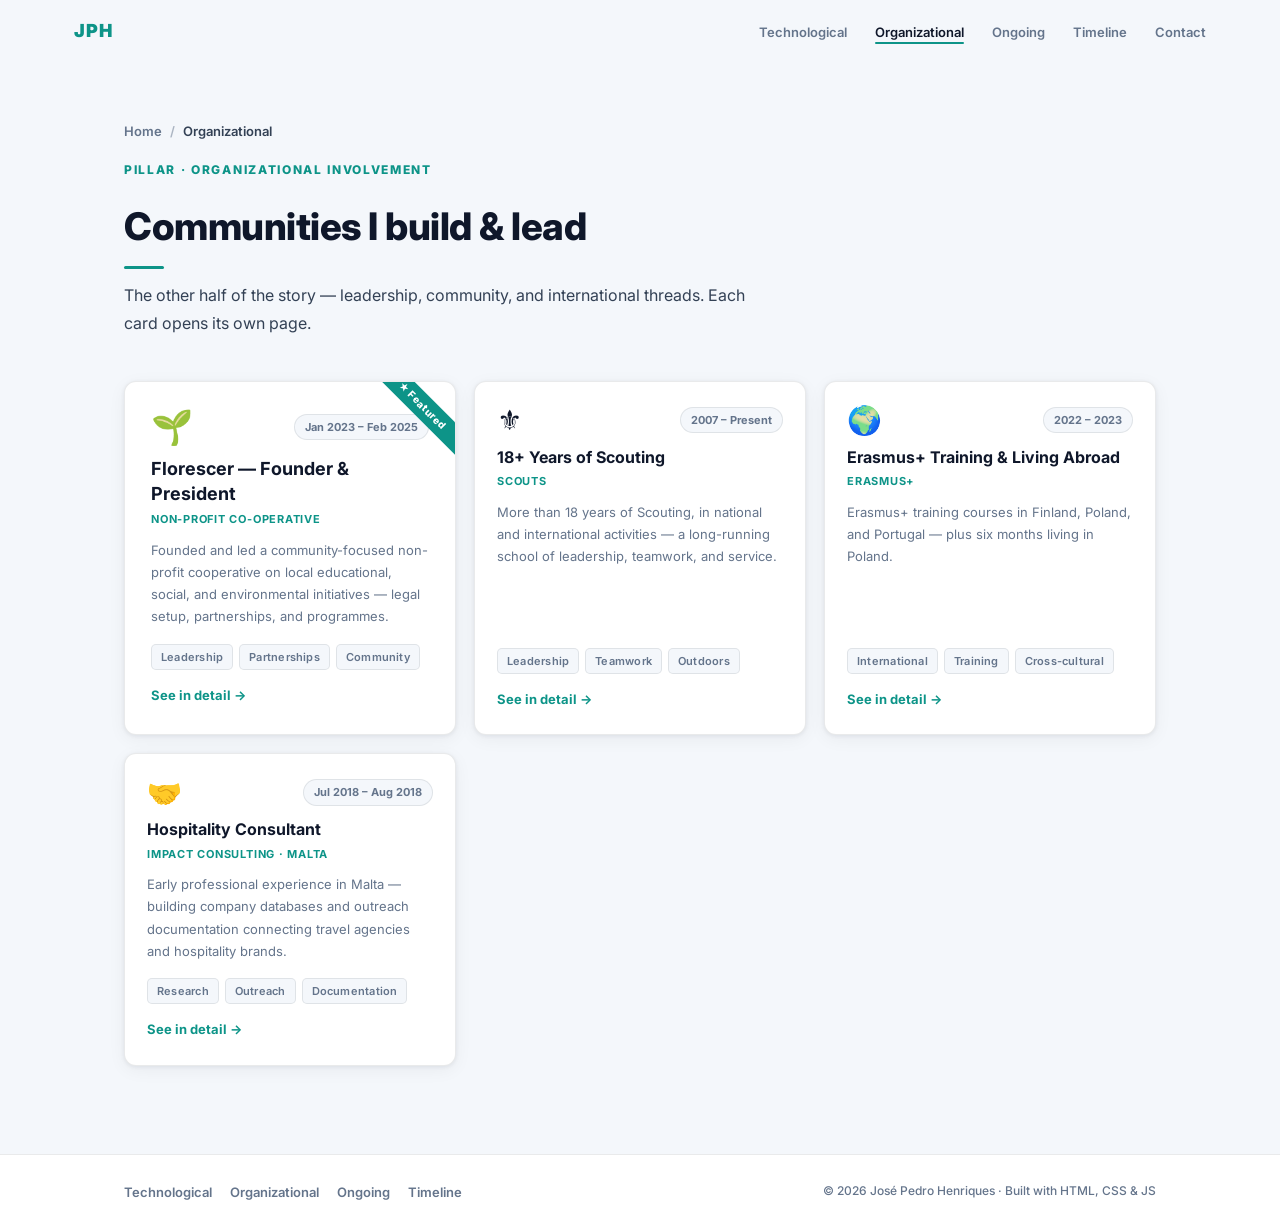
==== involvement.html @ b658f780 "overhaul new version" ====
<!DOCTYPE html>
<html lang="en">
<head>
  <meta charset="UTF-8">
  <meta name="viewport" content="width=device-width, initial-scale=1.0">
  <meta name="description" content="Organizational Involvement — leadership, community, and international threads: founding Florescer, 18+ years of Scouting, Erasmus+, and more.">
  <meta property="og:title" content="Organizational Involvement — José Pedro Henriques">
  <meta property="og:description" content="The communities I help build and lead.">
  <meta property="og:type" content="website">
  <title>Organizational Involvement — José Pedro Henriques</title>
  <link rel="preconnect" href="https://fonts.googleapis.com">
  <link rel="preconnect" href="https://fonts.gstatic.com" crossorigin>
  <link href="https://fonts.googleapis.com/css2?family=Inter:wght@300;400;500;600;700;800;900&display=swap" rel="stylesheet">
  <link rel="stylesheet" href="style.css">
</head>
<body data-root="" data-view="involvement">

  <header data-shell="header"></header>

  <main class="section" style="padding-top:calc(var(--nav-h) + 56px)">
    <div class="container">
      <nav class="breadcrumb"><a href="index.html">Home</a><span class="sep">/</span><span class="current">Organizational</span></nav>
      <div class="section-head">
        <p class="eyebrow">Pillar · Organizational Involvement</p>
        <h1 class="section-title">Communities I build &amp; lead</h1>
        <p class="section-intro">
          The other half of the story — leadership, community, and international threads. Each card
          opens its own page.
        </p>
      </div>
      <div id="involvement-grid" class="card-grid"></div>
      <noscript><p class="filter-meta">This list is rendered from a data registry — please enable JavaScript, or browse the <a href="timeline.html">timeline</a>.</p></noscript>
    </div>
  </main>

  <footer data-shell="footer"></footer>

  <script src="data.js"></script>
  <script src="main.js"></script>
</body>
</html>
---- style.css ----
/* ============================================================
   DESIGN TOKENS  (light · teal — see docs/DECISIONS.md D16)
   ============================================================ */
:root {
  --bg:     #f4f7fb;
  --bg-alt: #ffffff;
  --card:   #ffffff;
  --card-hover: #f8fbff;
  --border:       rgba(15, 23, 42, 0.09);
  --border-hover: rgba(15, 23, 42, 0.16);

  --accent:        #0d9488;
  --accent-dim:    rgba(13, 148, 136, 0.09);
  --accent-glow:   rgba(13, 148, 136, 0.22);
  --accent-border: rgba(13, 148, 136, 0.28);
  --accent-light:  #0f766e;

  --text:       #0f172a;
  --text-dim:   #334155;
  --text-muted: #64748b;

  --radius:    12px;
  --radius-sm: 7px;
  --nav-h:     64px;
  --max-w:     1080px;
  --max-w-wide:1180px;
  --shadow:    0 1px 4px rgba(15,23,42,0.07), 0 4px 18px rgba(15,23,42,0.05);
  --shadow-lg: 0 4px 16px rgba(15,23,42,0.09), 0 12px 40px rgba(15,23,42,0.07);

  --font: 'Inter', system-ui, -apple-system, sans-serif;
}

/* ============================================================
   RESET & BASE
   ============================================================ */
*, *::before, *::after { box-sizing: border-box; margin: 0; padding: 0; }

html { scroll-behavior: smooth; scroll-padding-top: var(--nav-h); }

body {
  font-family: var(--font);
  background: var(--bg);
  color: var(--text);
  line-height: 1.7;
  -webkit-font-smoothing: antialiased;
  -moz-osx-font-smoothing: grayscale;
}

a { color: inherit; text-decoration: none; }
ul { list-style: none; }
img { max-width: 100%; }

:focus-visible {
  outline: 2px solid var(--accent);
  outline-offset: 3px;
  border-radius: 3px;
}

/* ============================================================
   LAYOUT UTILITIES
   ============================================================ */
.container {
  max-width: var(--max-w);
  margin: 0 auto;
  padding: 0 24px;
}
.container-wide { max-width: var(--max-w-wide); }

.section { padding: 88px 0; }
.section-sm { padding: 56px 0; }
.section-alt { background: var(--bg-alt); }

.section-head { margin-bottom: 44px; }

.section-title {
  font-size: clamp(26px, 4vw, 38px);
  font-weight: 800;
  letter-spacing: -0.5px;
  position: relative;
  display: inline-block;
  color: var(--text);
}
.section-title::after {
  content: '';
  position: absolute;
  bottom: -10px; left: 0;
  width: 40px; height: 3px;
  background: var(--accent);
  border-radius: 2px;
}
.section-intro {
  margin-top: 22px;
  font-size: 16px;
  color: var(--text-dim);
  max-width: 640px;
  line-height: 1.75;
}
.eyebrow {
  font-size: 12px;
  font-weight: 800;
  letter-spacing: 0.14em;
  text-transform: uppercase;
  color: var(--accent);
  margin-bottom: 14px;
}

/* ---- Buttons ---- */
.btn {
  display: inline-flex;
  align-items: center;
  gap: 8px;
  padding: 11px 26px;
  border-radius: var(--radius-sm);
  font-size: 14px;
  font-weight: 600;
  cursor: pointer;
  transition: all 0.2s ease;
  border: none;
  font-family: var(--font);
  white-space: nowrap;
}
.btn-primary { background: var(--accent); color: #fff; }
.btn-primary:hover {
  background: var(--accent-light);
  transform: translateY(-2px);
  box-shadow: 0 8px 28px var(--accent-glow);
}
.btn-outline {
  background: transparent;
  color: var(--accent);
  border: 1.5px solid var(--accent-border);
}
.btn-outline:hover {
  background: var(--accent-dim);
  border-color: var(--accent);
  transform: translateY(-2px);
}
.btn-lg { padding: 14px 32px; font-size: 15px; }

/* ============================================================
   NAVIGATION (injected by main.js)
   ============================================================ */
#navbar {
  position: fixed;
  top: 0; inset-inline: 0;
  height: var(--nav-h);
  z-index: 100;
  transition: background 0.3s, border-color 0.3s, box-shadow 0.3s;
  border-bottom: 1px solid transparent;
}
#navbar.scrolled {
  background: rgba(244, 247, 251, 0.92);
  backdrop-filter: blur(20px);
  -webkit-backdrop-filter: blur(20px);
  border-color: var(--border);
  box-shadow: 0 2px 16px rgba(15, 23, 42, 0.08);
}
.nav-container {
  max-width: var(--max-w-wide);
  margin: 0 auto;
  padding: 0 24px;
  height: 100%;
  display: flex;
  align-items: center;
  justify-content: space-between;
}
.nav-logo { font-size: 18px; font-weight: 900; color: var(--accent); letter-spacing: 1px; }
.nav-links { display: flex; align-items: center; gap: 28px; }
.nav-links a {
  font-size: 13px;
  font-weight: 600;
  color: var(--text-muted);
  transition: color 0.2s;
  position: relative;
  padding-bottom: 2px;
}
.nav-links a::after {
  content: '';
  position: absolute;
  bottom: -2px; left: 0;
  width: 0; height: 1.5px;
  background: var(--accent);
  border-radius: 1px;
  transition: width 0.2s;
}
.nav-links a:hover, .nav-links a.active { color: var(--text); }
.nav-links a:hover::after, .nav-links a.active::after { width: 100%; }

.nav-toggle {
  display: none;
  flex-direction: column;
  gap: 5px;
  background: none; border: none;
  cursor: pointer; padding: 6px;
}
.nav-toggle span {
  display: block; width: 22px; height: 2px;
  background: var(--text); border-radius: 2px;
  transition: transform 0.3s ease, opacity 0.3s ease;
  transform-origin: center;
}
.nav-toggle.open span:nth-child(1) { transform: rotate(45deg) translate(5px, 5px); }
.nav-toggle.open span:nth-child(2) { opacity: 0; transform: scaleX(0); }
.nav-toggle.open span:nth-child(3) { transform: rotate(-45deg) translate(5px, -5px); }

/* ============================================================
   HERO (hub)
   ============================================================ */
.hero {
  min-height: 100svh;
  display: flex;
  align-items: center;
  position: relative;
  overflow: hidden;
  padding-top: var(--nav-h);
  background: var(--bg-alt);
}
.hero-bg {
  position: absolute; inset: 0; pointer-events: none;
  background:
    radial-gradient(ellipse 70% 60% at 5%  45%, rgba(13, 148, 136, 0.10) 0%, transparent 60%),
    radial-gradient(ellipse 55% 50% at 95% 10%, rgba(99, 102, 241, 0.06) 0%, transparent 55%),
    radial-gradient(ellipse 50% 50% at 70% 90%, rgba(245, 158, 11, 0.05) 0%, transparent 50%);
}
.hero-bg::before {
  content: '';
  position: absolute; inset: 0;
  background-image: radial-gradient(circle, rgba(15, 23, 42, 0.05) 1px, transparent 1px);
  background-size: 36px 36px;
}
.hero-content {
  max-width: var(--max-w);
  margin: 0 auto; padding: 0 24px;
  width: 100%; position: relative; z-index: 1;
}
.hero-greeting {
  font-size: 13px; font-weight: 700; color: var(--accent);
  letter-spacing: 0.14em; text-transform: uppercase; margin-bottom: 16px;
}
.hero-name {
  font-size: clamp(52px, 9vw, 92px);
  font-weight: 900; line-height: 0.95;
  letter-spacing: -3px; margin-bottom: 24px;
}
.name-first { display: block; color: var(--text); }
.name-last  { display: block; color: var(--accent); }
.hero-role {
  font-size: 14px; font-weight: 600; color: var(--text-muted);
  letter-spacing: 0.02em; margin-bottom: 20px;
  display: flex; flex-wrap: wrap; align-items: center; gap: 8px;
}
.hero-role .dot { color: var(--accent); }
.hero-tagline {
  font-size: clamp(16px, 2vw, 19px); color: var(--text-dim);
  max-width: 540px; margin-bottom: 40px; line-height: 1.65; font-weight: 400;
}
.hero-cta { display: flex; gap: 14px; flex-wrap: wrap; margin-bottom: 48px; }
.hero-socials { display: flex; gap: 12px; }
.social-link {
  display: flex; align-items: center; justify-content: center;
  width: 42px; height: 42px; border-radius: var(--radius-sm);
  border: 1.5px solid var(--border); color: var(--text-muted);
  transition: all 0.2s; background: var(--card); box-shadow: var(--shadow);
}
.social-link:hover {
  border-color: var(--accent-border); color: var(--accent);
  background: var(--accent-dim); transform: translateY(-2px);
  box-shadow: 0 4px 16px var(--accent-glow);
}
.hero-scroll-hint {
  position: absolute; bottom: 28px; left: 50%; transform: translateX(-50%);
  display: flex; flex-direction: column; align-items: center; gap: 8px;
  color: var(--text-muted); font-size: 10px; font-weight: 700;
  letter-spacing: 0.15em; text-transform: uppercase;
  animation: float 2.4s ease-in-out infinite;
}
.scroll-line { width: 1px; height: 36px; background: linear-gradient(to bottom, var(--accent), transparent); }
@keyframes float {
  0%, 100% { transform: translateX(-50%) translateY(0); }
  50%      { transform: translateX(-50%) translateY(6px); }
}

/* ============================================================
   ABOUT / STATS (hub)
   ============================================================ */
.about-grid { display: grid; grid-template-columns: 1fr 300px; gap: 56px; align-items: start; }
.about-text p { font-size: 16px; color: var(--text-dim); line-height: 1.8; margin-bottom: 16px; }
.about-text p:last-of-type { margin-bottom: 24px; }
.about-languages { display: flex; flex-wrap: wrap; gap: 10px; }
.lang-badge {
  font-size: 13px; font-weight: 500; color: var(--text-dim);
  padding: 5px 13px; border-radius: 20px; border: 1.5px solid var(--border);
  background: var(--card); box-shadow: var(--shadow);
}
.lang-badge em { font-style: normal; color: var(--accent); margin-left: 4px; font-weight: 700; }
.about-stats { display: grid; grid-template-columns: 1fr 1fr; gap: 14px; }
.stat-card {
  background: var(--card); border: 1.5px solid var(--border); border-radius: var(--radius);
  padding: 22px 16px; text-align: center; box-shadow: var(--shadow);
  transition: border-color 0.2s, transform 0.2s, box-shadow 0.2s;
}
.stat-card:hover { border-color: var(--accent-border); transform: translateY(-3px); box-shadow: var(--shadow-lg); }
.stat-num { display: block; font-size: 26px; font-weight: 800; color: var(--accent); line-height: 1; margin-bottom: 8px; }
.stat-label { font-size: 12px; font-weight: 600; color: var(--text-muted); line-height: 1.4; }

/* ============================================================
   PILLAR SPLIT (hub)
   ============================================================ */
.pillar-grid { display: grid; grid-template-columns: 1fr 1fr; gap: 18px; }
.pillar-card {
  background: var(--card); border: 1.5px solid var(--border); border-radius: var(--radius);
  padding: 34px 32px; box-shadow: var(--shadow); display: flex; flex-direction: column;
  transition: border-color 0.25s, transform 0.25s, box-shadow 0.25s; color: inherit;
}
.pillar-card:hover { border-color: var(--accent-border); transform: translateY(-4px); box-shadow: var(--shadow-lg); }
.pillar-card .p-icon { font-size: 32px; margin-bottom: 14px; }
.pillar-card h3 { font-size: 21px; font-weight: 800; letter-spacing: -0.3px; margin-bottom: 8px; }
.pillar-card p { font-size: 14px; color: var(--text-muted); line-height: 1.7; flex: 1; margin-bottom: 16px; }
.pillar-card .p-go { font-size: 13px; font-weight: 700; color: var(--accent); display: inline-flex; align-items: center; gap: 6px; }

/* ============================================================
   STANDARDIZED CARD  (gallery · involvement · ongoing · featured)
   ============================================================ */
.card-grid {
  display: grid;
  grid-template-columns: repeat(auto-fill, minmax(280px, 1fr));
  gap: 18px;
}
.card {
  background: var(--card);
  border: 1.5px solid var(--border);
  border-radius: var(--radius);
  padding: 24px 22px;
  display: flex; flex-direction: column;
  box-shadow: var(--shadow); color: inherit;
  transition: border-color 0.25s, transform 0.25s, box-shadow 0.25s;
}
a.card:hover { border-color: var(--accent-border); transform: translateY(-5px); box-shadow: var(--shadow-lg); }
.card__top { display: flex; align-items: center; justify-content: space-between; gap: 12px; margin-bottom: 12px; }
.card__icon { font-size: 28px; line-height: 1; }
.card__date {
  font-size: 11px; font-weight: 700; color: var(--text-muted);
  background: var(--bg); border: 1.5px solid var(--border);
  padding: 3px 10px; border-radius: 20px; white-space: nowrap;
}
.card__title { font-size: 16px; font-weight: 700; color: var(--text); line-height: 1.4; margin-bottom: 4px; }
.card__context {
  font-size: 11px; font-weight: 700; color: var(--accent);
  text-transform: uppercase; letter-spacing: 0.07em; margin-bottom: 10px;
}
.card__summary { font-size: 13px; color: var(--text-muted); line-height: 1.7; margin-bottom: 16px; flex: 1; }
.card__tags { display: flex; flex-wrap: wrap; gap: 6px; margin-bottom: 12px; }
.card__stack { display: flex; flex-wrap: wrap; gap: 6px; margin-top: auto; }
.card__cta {
  margin-top: 14px; font-size: 13px; font-weight: 700; color: var(--accent);
  display: inline-flex; align-items: center; gap: 6px;
}
a.card:hover .card__cta { gap: 9px; }

.card--featured { padding: 28px 26px; }
.card--featured .card__title { font-size: 18px; }
.card--featured .card__icon { font-size: 34px; }
.card--ribbon { position: relative; overflow: hidden; }
.card--ribbon::before {
  content: '★ Featured'; position: absolute; top: 12px; right: -34px;
  background: var(--accent); color: #fff; font-size: 10px; font-weight: 800;
  letter-spacing: 0.06em; padding: 3px 36px; transform: rotate(45deg);
}

/* ---- Tag chips (taxonomy-colored via --tag) ---- */
.tag-chip {
  --tag: var(--accent);
  font-size: 11px; font-weight: 700; letter-spacing: 0.02em;
  padding: 3px 10px; border-radius: 20px;
  color: var(--tag);
  background: color-mix(in srgb, var(--tag) 12%, white);
  border: 1px solid color-mix(in srgb, var(--tag) 35%, white);
  display: inline-flex; align-items: center; gap: 5px;
}
a.tag-chip { transition: transform 0.15s, box-shadow 0.15s; }
a.tag-chip:hover { transform: translateY(-2px); box-shadow: 0 4px 12px color-mix(in srgb, var(--tag) 28%, transparent); }

/* ---- Stack badges (neutral, descriptive) ---- */
.stack-badge {
  font-size: 11px; font-weight: 600; letter-spacing: 0.02em;
  padding: 3px 9px; border-radius: 5px;
  background: var(--bg); color: var(--text-muted); border: 1.5px solid var(--border);
}

/* ============================================================
   FILTER BAR (gallery)
   ============================================================ */
.filter-bar { display: flex; flex-wrap: wrap; gap: 9px; margin-bottom: 32px; align-items: center; }
.filter-chip {
  --tag: var(--text-muted);
  font-family: var(--font);
  font-size: 12.5px; font-weight: 700; letter-spacing: 0.01em;
  padding: 7px 14px; border-radius: 22px; cursor: pointer;
  color: var(--text-dim);
  background: var(--card);
  border: 1.5px solid var(--border);
  display: inline-flex; align-items: center; gap: 7px;
  transition: all 0.18s;
}
.filter-chip:hover { border-color: color-mix(in srgb, var(--tag) 45%, var(--border)); color: var(--tag); }
.filter-chip[aria-pressed="true"] {
  color: #fff; background: var(--tag);
  border-color: var(--tag);
  box-shadow: 0 4px 14px color-mix(in srgb, var(--tag) 30%, transparent);
}
.filter-chip .fc-count {
  font-size: 11px; font-weight: 800; opacity: 0.7;
  background: color-mix(in srgb, currentColor 16%, transparent);
  padding: 0 6px; border-radius: 10px;
}
.filter-chip--all { --tag: var(--accent); }
.filter-meta { font-size: 13px; color: var(--text-muted); font-weight: 600; margin-bottom: 22px; }
.empty-state {
  text-align: center; padding: 60px 20px; color: var(--text-muted);
  border: 1.5px dashed var(--border); border-radius: var(--radius);
}

/* ============================================================
   BREADCRUMB
   ============================================================ */
.breadcrumb { font-size: 13px; font-weight: 600; color: var(--text-muted); margin-bottom: 18px; display: flex; gap: 8px; flex-wrap: wrap; }
.breadcrumb a { color: var(--text-muted); }
.breadcrumb a:hover { color: var(--accent); }
.breadcrumb .sep { opacity: 0.5; }
.breadcrumb .current { color: var(--text-dim); }

/* ============================================================
   DETAIL PAGE
   ============================================================ */
.detail-main { padding-top: calc(var(--nav-h) + 48px); padding-bottom: 80px; }
.detail-wrap { max-width: 760px; margin: 0 auto; padding: 0 24px; }
.detail-icon { font-size: 44px; line-height: 1; margin-bottom: 14px; }
.detail-title { font-size: clamp(28px, 5vw, 42px); font-weight: 900; letter-spacing: -1px; line-height: 1.1; margin-bottom: 10px; }
.detail-context { font-size: 14px; font-weight: 700; color: var(--accent); margin-bottom: 18px; }
.detail-meta { display: flex; flex-wrap: wrap; gap: 8px; margin-bottom: 14px; }
.detail-stack { display: flex; flex-wrap: wrap; gap: 7px; margin-bottom: 26px; }
.detail-lead { font-size: 17px; color: var(--text-dim); line-height: 1.75; margin-bottom: 36px; }
.detail-section { margin-bottom: 30px; }
.detail-section h2 {
  font-size: 13px; font-weight: 800; text-transform: uppercase; letter-spacing: 0.1em;
  color: var(--accent); margin-bottom: 12px;
}
.detail-section p { font-size: 15.5px; color: var(--text-dim); line-height: 1.8; }
.detail-section ul { display: flex; flex-direction: column; gap: 9px; }
.detail-section li { font-size: 15px; color: var(--text-dim); line-height: 1.7; padding-left: 20px; position: relative; }
.detail-section li::before { content: '▹'; position: absolute; left: 0; top: 1px; color: var(--accent); }
.detail-links { display: flex; flex-wrap: wrap; gap: 12px; margin: 8px 0 36px; }
.detail-footer-nav { display: flex; justify-content: space-between; gap: 14px; flex-wrap: wrap; border-top: 1px solid var(--border); padding-top: 26px; }

/* ============================================================
   ONGOING
   ============================================================ */
.ongoing-note {
  display: inline-flex; align-items: center; gap: 8px;
  font-size: 12px; font-weight: 700; color: var(--accent);
  background: var(--accent-dim); border: 1px solid var(--accent-border);
  padding: 5px 13px; border-radius: 20px; margin-bottom: 20px;
}
.live-dot { width: 8px; height: 8px; border-radius: 50%; background: var(--accent); box-shadow: 0 0 0 0 var(--accent-glow); animation: pulse 2s infinite; }
@keyframes pulse {
  0%   { box-shadow: 0 0 0 0 var(--accent-glow); }
  70%  { box-shadow: 0 0 0 8px transparent; }
  100% { box-shadow: 0 0 0 0 transparent; }
}
.ongoing-teaser {
  background: var(--card); border: 1.5px solid var(--border); border-radius: var(--radius);
  padding: 28px 30px; box-shadow: var(--shadow); display: flex; align-items: center;
  justify-content: space-between; gap: 20px; flex-wrap: wrap;
}
.ongoing-teaser h3 { font-size: 18px; font-weight: 800; margin-bottom: 4px; }
.ongoing-teaser p { font-size: 14px; color: var(--text-muted); }

/* ============================================================
   TIMELINE PAGE (fixed parallel lanes)
   ============================================================ */
.tl-controls { display: flex; align-items: center; justify-content: space-between; gap: 18px; flex-wrap: wrap; margin-bottom: 18px; }
.tl-legend { display: flex; flex-wrap: wrap; gap: 14px; }
.tl-legend span { font-size: 12px; font-weight: 600; color: var(--text-muted); display: inline-flex; align-items: center; gap: 6px; }
.tl-swatch { width: 11px; height: 11px; border-radius: 3px; }

/* toggle */
.tl-toggle { display: inline-flex; align-items: center; gap: 10px; font-size: 13px; font-weight: 700; color: var(--text-dim); cursor: pointer; user-select: none; }
.tl-toggle input { position: absolute; opacity: 0; width: 0; height: 0; }
.tl-switch { width: 40px; height: 22px; border-radius: 22px; background: var(--border); position: relative; transition: background 0.2s; flex-shrink: 0; }
.tl-switch::after { content: ''; position: absolute; top: 2px; left: 2px; width: 18px; height: 18px; border-radius: 50%; background: #fff; box-shadow: var(--shadow); transition: transform 0.2s; }
.tl-toggle input:checked + .tl-switch { background: var(--accent); }
.tl-toggle input:checked + .tl-switch::after { transform: translateX(18px); }
.tl-toggle input:focus-visible + .tl-switch { outline: 2px solid var(--accent); outline-offset: 2px; }

.tl-scroll { overflow-x: auto; padding-bottom: 8px; }
.tl-chart { min-width: 720px; position: relative; }
.tl-axis { position: relative; height: 22px; margin-left: 150px; border-bottom: 1px solid var(--border); margin-bottom: 8px; }
.tl-tick { position: absolute; top: 0; transform: translateX(-50%); font-size: 11px; font-weight: 700; color: var(--text-muted); }
.tl-tick::after { content: ''; position: absolute; bottom: -8px; left: 50%; width: 1px; height: 8px; background: var(--border); }

.tl-lane { display: flex; align-items: stretch; border-bottom: 1px dashed var(--border); }
.tl-lane:last-child { border-bottom: none; }
.tl-lane__label {
  width: 150px; flex-shrink: 0; padding: 14px 14px 14px 0;
  font-size: 12px; font-weight: 800; text-transform: uppercase; letter-spacing: 0.06em;
  color: var(--text-dim); display: flex; align-items: center;
}
.tl-lane__track { position: relative; flex: 1; padding: 10px 0; }
.tl-row { position: relative; height: 34px; margin-bottom: 6px; }
.tl-row:last-child { margin-bottom: 0; }

.tl-bar {
  position: absolute; top: 0; height: 34px; min-width: 16px;
  border-radius: 8px; cursor: pointer;
  background: color-mix(in srgb, var(--c) 16%, white);
  border: 1.5px solid var(--c);
  color: var(--text); font-size: 12px; font-weight: 700;
  display: flex; align-items: center; gap: 6px; padding: 0 10px;
  white-space: nowrap; overflow: hidden;
  transition: transform 0.15s, box-shadow 0.15s, filter 0.15s;
}
.tl-bar:hover, .tl-bar[aria-expanded="true"] {
  transform: translateY(-1px);
  box-shadow: 0 6px 18px color-mix(in srgb, var(--c) 30%, transparent);
  z-index: 3;
}
.tl-bar.ongoing { border-style: dashed; }
.tl-bar .tl-bar__emoji { font-size: 13px; }
.tl-bar .tl-bar__txt { overflow: hidden; text-overflow: ellipsis; }

.tl-detail {
  margin-top: 26px;
  display: none;
}
.tl-detail.open { display: block; }
.tl-detail .card { max-width: 520px; }
.tl-hint { font-size: 13px; color: var(--text-muted); margin-top: 20px; }

/* ============================================================
   QUIZ (hub)
   ============================================================ */
.quiz-container { text-align: center; }
.quiz-subtitle { font-size: 16px; color: var(--text-dim); margin-top: 18px; margin-bottom: 36px; }
.quiz-card {
  background: var(--card); border: 1.5px solid var(--border); border-radius: var(--radius);
  padding: 48px 52px; box-shadow: var(--shadow); max-width: 680px; margin: 0 auto;
  min-height: 380px; display: flex; flex-direction: column; justify-content: center;
}
.quiz-intro { display: flex; flex-direction: column; align-items: center; gap: 16px; text-align: center; }
.quiz-big-emoji { font-size: 56px; line-height: 1; display: block; }
.quiz-intro h3 { font-size: 22px; font-weight: 800; color: var(--text); }
.quiz-intro p { font-size: 15px; color: var(--text-muted); max-width: 380px; line-height: 1.6; }
.quiz-progress-row { display: flex; justify-content: space-between; align-items: center; margin-bottom: 8px; }
.quiz-progress-label { font-size: 13px; font-weight: 700; color: var(--text); }
.quiz-of { color: var(--text-muted); font-weight: 500; }
.quiz-score-live { font-size: 12px; font-weight: 700; color: var(--accent); }
.quiz-progress-track { height: 4px; background: var(--border); border-radius: 2px; overflow: hidden; margin-bottom: 28px; }
.quiz-progress-fill { height: 100%; background: var(--accent); border-radius: 2px; transition: width 0.4s ease; }
.quiz-q-text { font-size: 18px; font-weight: 700; color: var(--text); line-height: 1.5; margin-bottom: 22px; text-align: left; }
.quiz-options { display: grid; grid-template-columns: 1fr 1fr; gap: 10px; margin-bottom: 24px; }
.quiz-option {
  font-family: var(--font); font-size: 14px; font-weight: 500; color: var(--text-dim);
  background: var(--bg); border: 1.5px solid var(--border); border-radius: var(--radius-sm);
  padding: 13px 16px; cursor: pointer; transition: all 0.18s; text-align: left; line-height: 1.4;
}
.quiz-option:hover:not(:disabled) { border-color: var(--accent-border); color: var(--accent); background: var(--accent-dim); }
.quiz-option:disabled { cursor: not-allowed; }
.quiz-option.correct { border-color: #16a34a; background: rgba(22, 163, 74, 0.08); color: #15803d; font-weight: 700; }
.quiz-option.wrong { border-color: #dc2626; background: rgba(220, 38, 38, 0.08); color: #b91c1c; }
.quiz-next-btn { align-self: flex-end; transition: opacity 0.25s ease, transform 0.2s ease, box-shadow 0.2s ease !important; }
.quiz-result { display: flex; flex-direction: column; align-items: center; gap: 14px; text-align: center; }
.quiz-final-score { font-size: 56px; font-weight: 900; color: var(--text); line-height: 1; letter-spacing: -2px; }
.quiz-final-score span { font-size: 28px; color: var(--text-muted); font-weight: 500; letter-spacing: 0; }
.quiz-result > p { font-size: 16px; color: var(--text-dim); max-width: 360px; line-height: 1.6; }

/* ============================================================
   CONTACT
   ============================================================ */
.contact-container { text-align: center; max-width: 600px; }
.contact-container .section-title::after { left: 50%; transform: translateX(-50%); }
.contact-sub { font-size: 16px; color: var(--text-dim); line-height: 1.75; margin: 22px 0 36px; }
.contact-links { display: flex; justify-content: center; gap: 28px; margin: 28px 0 20px; flex-wrap: wrap; }
.contact-link {
  display: inline-flex; align-items: center; gap: 8px; font-size: 14px; font-weight: 600;
  color: var(--text-dim); transition: color 0.2s; position: relative; padding-bottom: 2px;
}
.contact-link::after { content: ''; position: absolute; bottom: -1px; left: 0; width: 0; height: 1.5px; background: var(--accent); transition: width 0.2s; }
.contact-link:hover { color: var(--accent); }
.contact-link:hover::after { width: 100%; }
.contact-location { font-size: 13px; color: var(--text-muted); font-weight: 500; }

/* ============================================================
   FOOTER (injected)
   ============================================================ */
footer { background: var(--bg-alt); border-top: 1px solid var(--border); padding: 26px 0; }
.footer-inner { display: flex; align-items: center; justify-content: space-between; gap: 16px; flex-wrap: wrap; }
.footer-nav { display: flex; gap: 18px; flex-wrap: wrap; }
.footer-nav a { font-size: 13px; font-weight: 600; color: var(--text-muted); }
.footer-nav a:hover { color: var(--accent); }
footer p { font-size: 12px; color: var(--text-muted); font-weight: 500; }

/* ============================================================
   BACK TO TOP
   ============================================================ */
#back-to-top {
  position: fixed; bottom: 28px; right: 28px; width: 42px; height: 42px;
  border-radius: var(--radius-sm); background: var(--card); border: 1.5px solid var(--border);
  color: var(--text-muted); cursor: pointer; display: flex; align-items: center; justify-content: center;
  box-shadow: var(--shadow); transition: all 0.25s ease; opacity: 0; pointer-events: none;
  transform: translateY(10px); z-index: 50;
}
#back-to-top.visible { opacity: 1; pointer-events: auto; transform: translateY(0); }
#back-to-top:hover { border-color: var(--accent-border); color: var(--accent); background: var(--accent-dim); transform: translateY(-3px); box-shadow: 0 4px 16px var(--accent-glow); }

/* ============================================================
   SCROLL ANIMATIONS
   ============================================================ */
.fade-up { opacity: 0; transform: translateY(22px); transition: opacity 0.55s ease, transform 0.55s ease; }
.fade-up.visible { opacity: 1; transform: none; }

/* ============================================================
   RESPONSIVE
   ============================================================ */
@media (max-width: 920px) {
  .about-grid { grid-template-columns: 1fr; gap: 40px; }
  .about-stats { grid-template-columns: repeat(4, 1fr); }
  .pillar-grid { grid-template-columns: 1fr; }
}
@media (max-width: 640px) {
  .section { padding: 64px 0; }
  .nav-links {
    display: none; position: fixed; top: var(--nav-h); inset-inline: 0;
    background: rgba(244, 247, 251, 0.97); backdrop-filter: blur(20px);
    padding: 24px; flex-direction: column; align-items: flex-start; gap: 22px;
    border-bottom: 1px solid var(--border); box-shadow: 0 8px 24px rgba(15,23,42,0.10);
  }
  .nav-links.open { display: flex; }
  .nav-toggle { display: flex; }
  .nav-links a { font-size: 16px; }
  .hero-name { letter-spacing: -2px; }
  .hero-cta { flex-direction: column; align-items: flex-start; }
  .about-stats { grid-template-columns: repeat(2, 1fr); }
  .quiz-card { padding: 28px 22px; min-height: 300px; }
  .quiz-options { grid-template-columns: 1fr; }
  .quiz-q-text { font-size: 16px; }
  .quiz-final-score { font-size: 44px; }
  .quiz-next-btn { align-self: stretch; }
  .contact-links { flex-direction: column; align-items: center; gap: 16px; }
  #back-to-top { bottom: 18px; right: 18px; }
  .tl-lane__label { width: 96px; font-size: 11px; }
  .tl-axis { margin-left: 96px; }
}

/* ============================================================
   REDUCED MOTION
   ============================================================ */
@media (prefers-reduced-motion: reduce) {
  *, *::before, *::after { animation-duration: 0.001ms !important; animation-iteration-count: 1 !important; transition-duration: 0.001ms !important; scroll-behavior: auto !important; }
  .fade-up { opacity: 1; transform: none; }
}
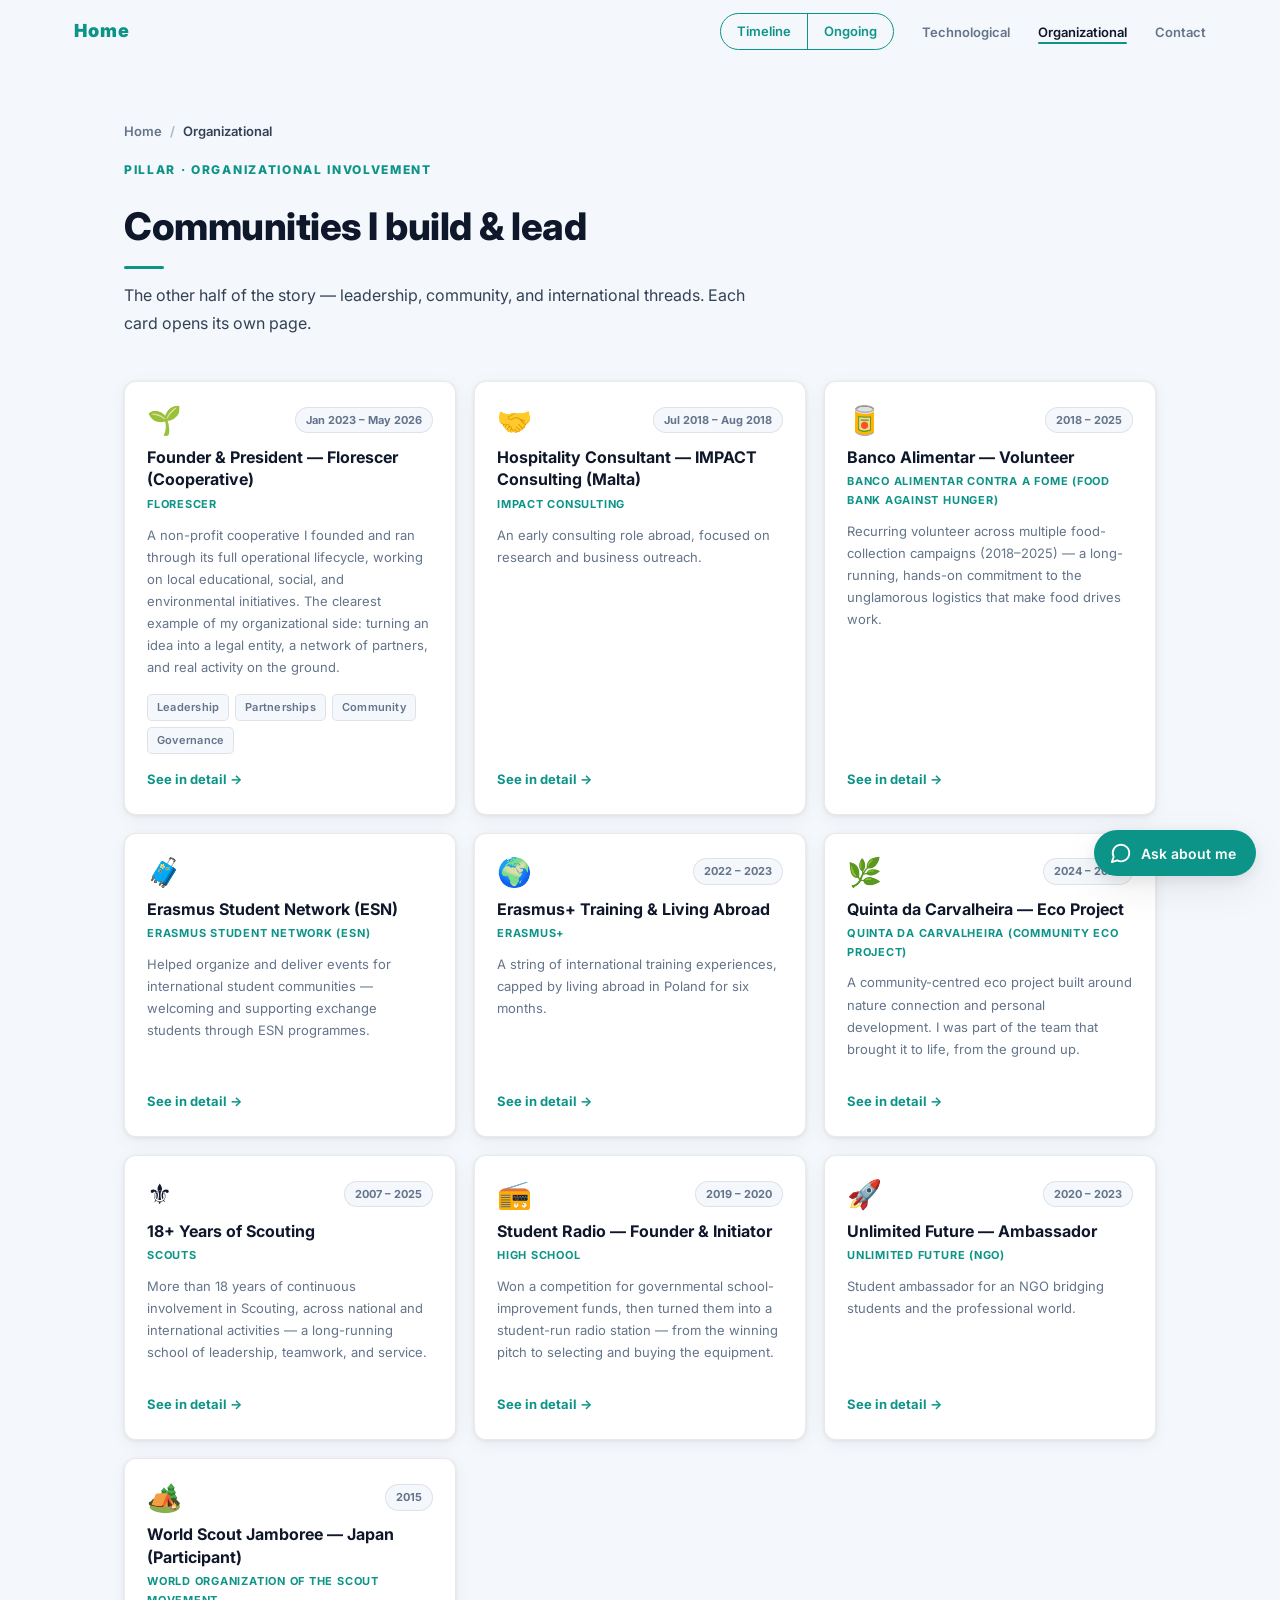
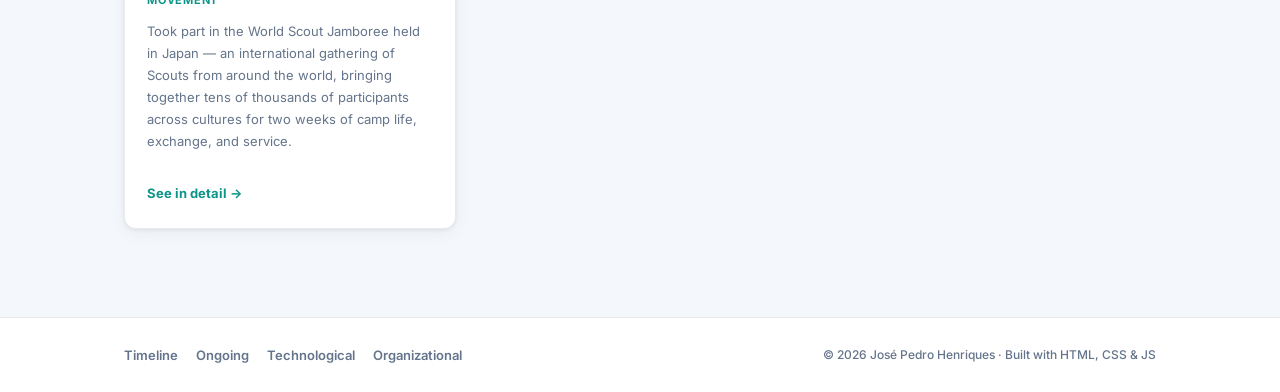
==== commit 6910741e: "feat: add "Ask about me" chatbot widget - Introduced chat.js to implement a chatbot that interacts w" ====
--- a/involvement.html
+++ b/involvement.html
@@ -37,5 +37,6 @@
 
   <script src="data.js"></script>
   <script src="main.js"></script>
+  <script src="chat.js"></script>
 </body>
 </html>
--- a/style.css
+++ b/style.css
@@ -185,6 +185,23 @@
 }
 .nav-links a:hover, .nav-links a.active { color: var(--text); }
 .nav-links a:hover::after, .nav-links a.active::after { width: 100%; }
+.nav-group {
+  display: flex;
+  align-items: center;
+  border: 1.5px solid var(--accent);
+  border-radius: 999px;
+  overflow: hidden;
+}
+.nav-group a {
+  padding: 6px 16px;
+  color: var(--accent);
+}
+.nav-group a + a { border-left: 1.5px solid var(--accent); }
+.nav-group a::after { display: none; }
+.nav-group a:hover, .nav-group a.active {
+  color: #fff;
+  background: var(--accent);
+}
 
 .nav-toggle {
   display: none;
@@ -232,6 +249,22 @@
   max-width: var(--max-w);
   margin: 0 auto; padding: 0 24px;
   width: 100%; position: relative; z-index: 1;
+  display: grid; grid-template-columns: minmax(0, 1fr) minmax(0, 0.85fr);
+  gap: 56px; align-items: center;
+}
+.hero-photo {
+  position: relative; justify-self: center;
+  width: 100%; max-width: 420px;
+}
+.hero-photo img {
+  width: 100%; aspect-ratio: 4 / 5; object-fit: cover;
+  border-radius: var(--radius-lg, 20px);
+  box-shadow: 0 30px 60px -24px rgba(15, 23, 42, 0.35), 0 0 0 1px var(--border);
+}
+.hero-photo::after {
+  content: ''; position: absolute; inset: 0; pointer-events: none;
+  border-radius: var(--radius-lg, 20px);
+  background: linear-gradient(150deg, transparent 55%, var(--accent-glow, rgba(13, 148, 136, 0.18)));
 }
 .hero-greeting {
   font-size: 13px; font-weight: 700; color: var(--accent);
@@ -254,7 +287,9 @@
   font-size: clamp(16px, 2vw, 19px); color: var(--text-dim);
   max-width: 540px; margin-bottom: 40px; line-height: 1.65; font-weight: 400;
 }
-.hero-cta { display: flex; gap: 14px; flex-wrap: wrap; margin-bottom: 48px; }
+.hero-cta { display: flex; gap: 14px; flex-wrap: wrap; }
+.hero-cta-stack { display: inline-flex; flex-direction: column; gap: 14px; margin-bottom: 48px; }
+.btn-wide { width: 100%; box-sizing: border-box; justify-content: center; }
 .hero-socials { display: flex; gap: 12px; }
 .social-link {
   display: flex; align-items: center; justify-content: center;
@@ -283,7 +318,7 @@
 /* ============================================================
    ABOUT / STATS (hub)
    ============================================================ */
-.about-grid { display: grid; grid-template-columns: 1fr 300px; gap: 56px; align-items: start; }
+.about-grid { display: grid; grid-template-columns: minmax(0, 1.6fr) minmax(280px, 1fr); gap: 48px; align-items: center; max-width: 1100px; }
 .about-text p { font-size: 16px; color: var(--text-dim); line-height: 1.8; margin-bottom: 16px; }
 .about-text p:last-of-type { margin-bottom: 24px; }
 .about-languages { display: flex; flex-wrap: wrap; gap: 10px; }
@@ -293,15 +328,21 @@
   background: var(--card); box-shadow: var(--shadow);
 }
 .lang-badge em { font-style: normal; color: var(--accent); margin-left: 4px; font-weight: 700; }
-.about-stats { display: grid; grid-template-columns: 1fr 1fr; gap: 14px; }
-.stat-card {
-  background: var(--card); border: 1.5px solid var(--border); border-radius: var(--radius);
-  padding: 22px 16px; text-align: center; box-shadow: var(--shadow);
-  transition: border-color 0.2s, transform 0.2s, box-shadow 0.2s;
-}
-.stat-card:hover { border-color: var(--accent-border); transform: translateY(-3px); box-shadow: var(--shadow-lg); }
-.stat-num { display: block; font-size: 26px; font-weight: 800; color: var(--accent); line-height: 1; margin-bottom: 8px; }
-.stat-label { font-size: 12px; font-weight: 600; color: var(--text-muted); line-height: 1.4; }
+.about-blogs { display: flex; flex-direction: column; gap: 16px; }
+.about-blogs .eyebrow { margin-bottom: 4px; }
+.blog-card {
+  display: flex; flex-direction: column; gap: 6px;
+  padding: 24px 26px; border-radius: var(--radius);
+  border: 1.5px solid var(--border); background: var(--card); box-shadow: var(--shadow);
+  text-decoration: none; transition: transform .2s ease, border-color .2s ease, box-shadow .2s ease;
+}
+.blog-card:hover { transform: translateY(-4px); border-color: var(--accent); box-shadow: var(--shadow-lg, 0 12px 30px rgba(0,0,0,.12)); }
+.blog-card__icon { font-size: 28px; }
+.blog-card__title { font-size: 18px; font-weight: 800; color: var(--text); line-height: 1.3; }
+.blog-card__sub { font-size: 13px; font-weight: 500; color: var(--text-muted); }
+@media (max-width: 820px) {
+  .about-grid { grid-template-columns: 1fr; gap: 32px; }
+}
 
 /* ============================================================
    PILLAR SPLIT (hub)
@@ -356,16 +397,6 @@
   display: inline-flex; align-items: center; gap: 6px;
 }
 a.card:hover .card__cta { gap: 9px; }
-
-.card--featured { padding: 28px 26px; }
-.card--featured .card__title { font-size: 18px; }
-.card--featured .card__icon { font-size: 34px; }
-.card--ribbon { position: relative; overflow: hidden; }
-.card--ribbon::before {
-  content: '★ Featured'; position: absolute; top: 12px; right: -34px;
-  background: var(--accent); color: #fff; font-size: 10px; font-weight: 800;
-  letter-spacing: 0.06em; padding: 3px 36px; transform: rotate(45deg);
-}
 
 /* ---- Tag chips (taxonomy-colored via --tag) ---- */
 .tag-chip {
@@ -467,74 +498,160 @@
   70%  { box-shadow: 0 0 0 8px transparent; }
   100% { box-shadow: 0 0 0 0 transparent; }
 }
-.ongoing-teaser {
-  background: var(--card); border: 1.5px solid var(--border); border-radius: var(--radius);
-  padding: 28px 30px; box-shadow: var(--shadow); display: flex; align-items: center;
-  justify-content: space-between; gap: 20px; flex-wrap: wrap;
-}
-.ongoing-teaser h3 { font-size: 18px; font-weight: 800; margin-bottom: 4px; }
-.ongoing-teaser p { font-size: 14px; color: var(--text-muted); }
-
 /* ============================================================
    TIMELINE PAGE (fixed parallel lanes)
    ============================================================ */
-.tl-controls { display: flex; align-items: center; justify-content: space-between; gap: 18px; flex-wrap: wrap; margin-bottom: 18px; }
-.tl-legend { display: flex; flex-wrap: wrap; gap: 14px; }
-.tl-legend span { font-size: 12px; font-weight: 600; color: var(--text-muted); display: inline-flex; align-items: center; gap: 6px; }
-.tl-swatch { width: 11px; height: 11px; border-radius: 3px; }
-
-/* toggle */
-.tl-toggle { display: inline-flex; align-items: center; gap: 10px; font-size: 13px; font-weight: 700; color: var(--text-dim); cursor: pointer; user-select: none; }
-.tl-toggle input { position: absolute; opacity: 0; width: 0; height: 0; }
-.tl-switch { width: 40px; height: 22px; border-radius: 22px; background: var(--border); position: relative; transition: background 0.2s; flex-shrink: 0; }
-.tl-switch::after { content: ''; position: absolute; top: 2px; left: 2px; width: 18px; height: 18px; border-radius: 50%; background: #fff; box-shadow: var(--shadow); transition: transform 0.2s; }
-.tl-toggle input:checked + .tl-switch { background: var(--accent); }
-.tl-toggle input:checked + .tl-switch::after { transform: translateX(18px); }
-.tl-toggle input:focus-visible + .tl-switch { outline: 2px solid var(--accent); outline-offset: 2px; }
-
-.tl-scroll { overflow-x: auto; padding-bottom: 8px; }
-.tl-chart { min-width: 720px; position: relative; }
-.tl-axis { position: relative; height: 22px; margin-left: 150px; border-bottom: 1px solid var(--border); margin-bottom: 8px; }
-.tl-tick { position: absolute; top: 0; transform: translateX(-50%); font-size: 11px; font-weight: 700; color: var(--text-muted); }
-.tl-tick::after { content: ''; position: absolute; bottom: -8px; left: 50%; width: 1px; height: 8px; background: var(--border); }
-
-.tl-lane { display: flex; align-items: stretch; border-bottom: 1px dashed var(--border); }
-.tl-lane:last-child { border-bottom: none; }
+.tl-controls { display: flex; align-items: center; justify-content: space-between; gap: 18px; flex-wrap: wrap; margin-bottom: 22px; }
+.tl-legend { display: flex; flex-wrap: wrap; gap: 8px; }
+.tl-legend span {
+  font-size: 12px; font-weight: 600; color: var(--text-dim);
+  display: inline-flex; align-items: center; gap: 7px;
+  padding: 5px 11px 5px 9px; border-radius: 999px;
+  background: var(--card); border: 1px solid var(--border);
+}
+.tl-swatch { width: 10px; height: 10px; border-radius: 50%; }
+
+/* view switcher (segmented control) */
+.tl-viewbar { display: flex; align-items: center; gap: 16px; flex-wrap: wrap; margin-bottom: 16px; }
+.tl-view {
+  position: relative; display: flex; width: 260px; padding: 5px;
+  background: var(--card); border: 1.5px solid var(--border);
+  border-radius: 999px; box-shadow: var(--shadow);
+}
+.tl-seg {
+  position: relative; z-index: 1; flex: 1 1 0; appearance: none; border: none; background: none;
+  cursor: pointer; padding: 9px 18px; border-radius: 999px; text-align: center; white-space: nowrap;
+  font-family: var(--font); font-size: 14px; font-weight: 700; letter-spacing: 0.01em;
+  color: var(--text-muted); transition: color 0.25s ease;
+}
+.tl-seg.is-active { color: #fff; }
+.tl-seg:not(.is-active):hover { color: var(--text-dim); }
+.tl-seg:focus-visible { outline: 2px solid var(--accent); outline-offset: 3px; }
+.tl-view__thumb {
+  position: absolute; z-index: 0; top: 5px; bottom: 5px; left: 5px;
+  width: calc(50% - 5px); border-radius: 999px;
+  background: linear-gradient(135deg, var(--accent), var(--accent-light));
+  box-shadow: 0 4px 14px -4px var(--accent);
+  transition: transform 0.3s cubic-bezier(0.4, 0, 0.2, 1);
+}
+.tl-seg#tl-seg-all.is-active ~ .tl-view__thumb { transform: translateX(100%); }
+.tl-view__count { margin: 0; font-size: 13px; font-weight: 600; color: var(--text-muted); }
+
+/* chart shell — soft card holding the scrollable Gantt */
+.tl-scroll {
+  position: relative; overflow-x: auto; padding: 6px 0 12px;
+  background: var(--card); border: 1px solid var(--border); border-radius: var(--radius);
+  box-shadow: var(--shadow);
+  scrollbar-width: thin; scrollbar-color: var(--border-hover) transparent;
+}
+.tl-scroll::-webkit-scrollbar { height: 9px; }
+.tl-scroll::-webkit-scrollbar-thumb { background: var(--border-hover); border-radius: 999px; border: 3px solid var(--card); }
+.tl-scroll::-webkit-scrollbar-track { background: transparent; }
+.tl-chart { --tl-label-w: 150px; min-width: 720px; position: relative; padding: 16px 18px 6px; }
+
+.tl-axis { position: relative; height: 24px; margin-left: var(--tl-label-w); margin-bottom: 6px; }
+.tl-tick { position: absolute; top: 4px; transform: translateX(-50%); font-size: 11px; font-weight: 700; color: var(--text-muted); }
+.tl-tick--now {
+  top: 0; color: #fff; padding: 2px 9px; border-radius: 999px; letter-spacing: 0.02em;
+  background: linear-gradient(135deg, var(--accent), var(--accent-light));
+  box-shadow: 0 3px 10px -2px var(--accent-glow);
+}
+
+/* gridlines + now marker span every lane, sitting behind the bars */
+.tl-lanes { position: relative; }
+.tl-grid { position: absolute; inset: 0 0 0 var(--tl-label-w); pointer-events: none; z-index: 0; }
+.tl-gridline { position: absolute; top: 0; bottom: 0; width: 1px; transform: translateX(-50%); background: var(--border); opacity: 0.55; }
+.tl-nowline {
+  position: absolute; top: 0; bottom: 0; width: 2px; transform: translateX(-50%); border-radius: 2px;
+  background: linear-gradient(180deg, var(--accent), color-mix(in srgb, var(--accent) 30%, transparent));
+  box-shadow: 0 0 0 1px color-mix(in srgb, var(--accent) 18%, transparent);
+}
+
+.tl-lane { position: relative; z-index: 1; display: flex; align-items: stretch; border-radius: 8px; transition: background 0.18s; }
+.tl-lane + .tl-lane { border-top: 1px dashed var(--border); }
+.tl-lane:hover { background: color-mix(in srgb, var(--accent) 4%, transparent); }
 .tl-lane__label {
-  width: 150px; flex-shrink: 0; padding: 14px 14px 14px 0;
-  font-size: 12px; font-weight: 800; text-transform: uppercase; letter-spacing: 0.06em;
-  color: var(--text-dim); display: flex; align-items: center;
-}
-.tl-lane__track { position: relative; flex: 1; padding: 10px 0; }
-.tl-row { position: relative; height: 34px; margin-bottom: 6px; }
+  width: var(--tl-label-w); flex-shrink: 0; padding: 16px 16px 16px 4px;
+  font-size: 11.5px; font-weight: 800; text-transform: uppercase; letter-spacing: 0.07em;
+  color: var(--text-dim); display: flex; align-items: center; gap: 9px;
+}
+.tl-lane__label::before {
+  content: ''; width: 3px; align-self: stretch; margin: 14px 0; border-radius: 999px;
+  background: linear-gradient(180deg, var(--accent), color-mix(in srgb, var(--accent) 35%, transparent));
+}
+.tl-lane__track { position: relative; flex: 1; padding: 12px 0; }
+.tl-row { position: relative; height: 34px; margin-bottom: 7px; }
 .tl-row:last-child { margin-bottom: 0; }
 
 .tl-bar {
-  position: absolute; top: 0; height: 34px; min-width: 16px;
-  border-radius: 8px; cursor: pointer;
-  background: color-mix(in srgb, var(--c) 16%, white);
-  border: 1.5px solid var(--c);
+  position: absolute; top: 0; height: 34px; min-width: 18px;
+  border-radius: 9px; cursor: pointer;
+  background: linear-gradient(180deg,
+    color-mix(in srgb, var(--c) 12%, white),
+    color-mix(in srgb, var(--c) 22%, white));
+  border: 1px solid color-mix(in srgb, var(--c) 38%, white);
+  box-shadow: inset 3px 0 0 var(--c), 0 1px 2px color-mix(in srgb, var(--c) 22%, transparent);
   color: var(--text); font-size: 12px; font-weight: 700;
-  display: flex; align-items: center; gap: 6px; padding: 0 10px;
+  display: flex; align-items: center; gap: 6px; padding: 0 11px 0 13px;
   white-space: nowrap; overflow: hidden;
-  transition: transform 0.15s, box-shadow 0.15s, filter 0.15s;
+  transition: transform 0.16s ease, box-shadow 0.16s ease, border-color 0.16s ease;
 }
 .tl-bar:hover, .tl-bar[aria-expanded="true"] {
-  transform: translateY(-1px);
-  box-shadow: 0 6px 18px color-mix(in srgb, var(--c) 30%, transparent);
-  z-index: 3;
-}
-.tl-bar.ongoing { border-style: dashed; }
-.tl-bar .tl-bar__emoji { font-size: 13px; }
+  transform: translateY(-2px);
+  border-color: color-mix(in srgb, var(--c) 55%, white);
+  box-shadow: inset 3px 0 0 var(--c), 0 8px 22px -6px color-mix(in srgb, var(--c) 55%, transparent);
+  z-index: 4;
+}
+.tl-bar[aria-expanded="true"] { outline: 2px solid color-mix(in srgb, var(--c) 60%, white); outline-offset: 1px; }
+.tl-bar.ongoing {
+  -webkit-mask-image: linear-gradient(90deg, #000 78%, transparent 100%);
+          mask-image: linear-gradient(90deg, #000 78%, transparent 100%);
+}
+.tl-bar .tl-bar__emoji { font-size: 13px; line-height: 1; }
 .tl-bar .tl-bar__txt { overflow: hidden; text-overflow: ellipsis; }
 
-.tl-detail {
-  margin-top: 26px;
-  display: none;
-}
-.tl-detail.open { display: block; }
-.tl-detail .card { max-width: 520px; }
-.tl-hint { font-size: 13px; color: var(--text-muted); margin-top: 20px; }
+.tl-hint { font-size: 13px; color: var(--text-muted); margin-top: 22px; }
+
+/* Event detail modal */
+.tl-modal[hidden] { display: none; }
+.tl-modal {
+  position: fixed; inset: 0; z-index: 1000;
+  display: flex; align-items: center; justify-content: center;
+  padding: 24px;
+}
+.tl-modal__backdrop {
+  position: absolute; inset: 0;
+  background: color-mix(in srgb, var(--text) 45%, transparent);
+  backdrop-filter: blur(2px);
+  animation: tl-modal-fade 0.2s ease;
+}
+.tl-modal__dialog {
+  position: relative; z-index: 1;
+  width: 100%; max-width: 520px;
+  max-height: calc(100vh - 48px); overflow: auto;
+  animation: tl-modal-in 0.28s cubic-bezier(0.2, 0.7, 0.3, 1);
+}
+.tl-modal__dialog .card { max-width: none; margin: 0; }
+.tl-modal__dialog .card__top { padding-right: 40px; }
+.tl-modal__close {
+  position: absolute; top: 10px; right: 10px; z-index: 2;
+  width: 34px; height: 34px; border-radius: 50%;
+  display: flex; align-items: center; justify-content: center;
+  border: 1px solid var(--border); background: var(--card);
+  color: var(--text); font-size: 22px; line-height: 1; cursor: pointer;
+  box-shadow: var(--shadow);
+  transition: background 0.16s ease, transform 0.16s ease;
+}
+.tl-modal__close:hover { background: var(--bg); transform: scale(1.06); }
+body.tl-modal-open { overflow: hidden; }
+@keyframes tl-modal-fade { from { opacity: 0; } to { opacity: 1; } }
+@keyframes tl-modal-in { from { opacity: 0; transform: translateY(14px) scale(0.98); } to { opacity: 1; transform: none; } }
+
+@media (prefers-reduced-motion: reduce) {
+  .tl-bar, .tl-view__thumb, .tl-lane { transition: none; }
+  .tl-bar:hover, .tl-bar[aria-expanded="true"] { transform: none; }
+  .tl-modal__backdrop, .tl-modal__dialog { animation: none; }
+}
 
 /* ============================================================
    QUIZ (hub)
@@ -622,9 +739,10 @@
    RESPONSIVE
    ============================================================ */
 @media (max-width: 920px) {
-  .about-grid { grid-template-columns: 1fr; gap: 40px; }
-  .about-stats { grid-template-columns: repeat(4, 1fr); }
   .pillar-grid { grid-template-columns: 1fr; }
+  .hero-content { grid-template-columns: 1fr; gap: 36px; }
+  .hero-photo { order: -1; max-width: 280px; justify-self: start; }
+  .hero-photo img { aspect-ratio: 1 / 1; }
 }
 @media (max-width: 640px) {
   .section { padding: 64px 0; }
@@ -639,7 +757,6 @@
   .nav-links a { font-size: 16px; }
   .hero-name { letter-spacing: -2px; }
   .hero-cta { flex-direction: column; align-items: flex-start; }
-  .about-stats { grid-template-columns: repeat(2, 1fr); }
   .quiz-card { padding: 28px 22px; min-height: 300px; }
   .quiz-options { grid-template-columns: 1fr; }
   .quiz-q-text { font-size: 16px; }
@@ -652,6 +769,164 @@
 }
 
 /* ============================================================
+   404 — NOT FOUND
+   ============================================================ */
+.notfound { min-height: 100vh; display: flex; align-items: center; }
+.notfound-inner { text-align: center; max-width: 620px; }
+.notfound-inner .section-intro { margin-left: auto; margin-right: auto; }
+.notfound-inner .hero-cta-stack { display: inline-flex; margin-top: 36px; margin-bottom: 0; }
+.notfound-inner .hero-cta { justify-content: center; }
+.notfound-code {
+  font-size: clamp(96px, 22vw, 200px);
+  font-weight: 900; line-height: 0.9; letter-spacing: -6px;
+  color: var(--accent); margin: 8px 0 12px;
+}
+
+/* ============================================================
+   CHAT — "Ask about me"  (see chat.js)
+   ============================================================ */
+.sr-only {
+  position: absolute; width: 1px; height: 1px; padding: 0; margin: -1px;
+  overflow: hidden; clip: rect(0 0 0 0); white-space: nowrap; border: 0;
+}
+
+.chat-host { position: fixed; right: 24px; bottom: 24px; z-index: 90; }
+
+/* Launcher. Sits above #back-to-top's corner, so that control keeps its
+   own space rather than being covered by this one. */
+.chat-launcher {
+  display: inline-flex; align-items: center; gap: 9px;
+  padding: 12px 20px 12px 16px;
+  border: none; border-radius: 999px;
+  background: var(--accent); color: #fff;
+  font-family: var(--font); font-size: 14px; font-weight: 600;
+  cursor: pointer; box-shadow: var(--shadow-lg);
+  transition: transform 0.2s ease, background 0.2s ease, box-shadow 0.2s ease;
+}
+.chat-launcher:hover { background: var(--accent-light); transform: translateY(-2px); }
+.chat-host.is-open .chat-launcher { display: none; }
+
+.chat-panel {
+  display: flex; flex-direction: column;
+  width: min(400px, calc(100vw - 40px));
+  height: min(560px, calc(100vh - 120px));
+  background: var(--card);
+  border: 1px solid var(--border);
+  border-radius: var(--radius);
+  box-shadow: var(--shadow-lg);
+  overflow: hidden;
+  animation: chat-in 0.22s ease;
+}
+.chat-panel[hidden] { display: none; }
+@keyframes chat-in { from { opacity: 0; transform: translateY(12px); } to { opacity: 1; transform: none; } }
+
+.chat-head {
+  display: flex; align-items: flex-start; justify-content: space-between; gap: 12px;
+  padding: 16px 18px; border-bottom: 1px solid var(--border);
+  background: var(--accent-dim);
+}
+.chat-head h2 { font-size: 15px; font-weight: 800; color: var(--text); line-height: 1.3; }
+.chat-head p { font-size: 12px; color: var(--text-muted); margin-top: 2px; }
+.chat-close {
+  flex: none; display: grid; place-items: center;
+  width: 30px; height: 30px; border: none; border-radius: var(--radius-sm);
+  background: transparent; color: var(--text-muted); cursor: pointer;
+  transition: background 0.2s ease, color 0.2s ease;
+}
+.chat-close:hover { background: var(--card-hover); color: var(--text); }
+
+.chat-log {
+  flex: 1; min-height: 0; overflow-y: auto;
+  padding: 18px; display: flex; flex-direction: column; gap: 14px;
+}
+
+.chat-msg { display: flex; flex-direction: column; max-width: 88%; }
+.chat-msg--me { align-self: flex-end; align-items: flex-end; }
+.chat-msg--bot { align-self: flex-start; }
+
+.chat-bubble {
+  padding: 11px 14px; border-radius: var(--radius);
+  font-size: 14px; line-height: 1.6;
+  background: var(--bg); border: 1px solid var(--border); color: var(--text-dim);
+}
+.chat-bubble p + p { margin-top: 10px; }
+.chat-bubble a { color: var(--accent); text-decoration: underline; }
+.chat-msg--me .chat-bubble {
+  background: var(--accent); border-color: transparent; color: #fff;
+  border-bottom-right-radius: 4px;
+}
+.chat-msg--bot .chat-bubble { border-bottom-left-radius: 4px; }
+
+/* An inline [block-id] citation the model emitted AND retrieval returned. */
+.chat-cite {
+  display: inline-block; padding: 1px 6px; margin: 0 1px;
+  border-radius: 4px; background: var(--accent-dim); color: var(--accent-light);
+  font-size: 11px; font-weight: 600; vertical-align: baseline;
+}
+
+.chat-sources { display: flex; flex-wrap: wrap; align-items: center; gap: 6px; margin-top: 8px; }
+.chat-sources__label {
+  font-size: 10px; font-weight: 700; letter-spacing: 0.7px;
+  text-transform: uppercase; color: var(--text-muted); margin-right: 2px;
+}
+.chat-src {
+  padding: 3px 9px; border-radius: 999px;
+  border: 1px solid var(--accent-border); background: var(--accent-dim);
+  font-size: 11px; font-weight: 600; color: var(--accent-light);
+  transition: background 0.2s ease;
+}
+a.chat-src:hover { background: var(--accent-glow); }
+.chat-src--plain { border-color: var(--border); background: var(--bg); color: var(--text-muted); }
+
+.chat-suggests { display: flex; flex-direction: column; gap: 7px; align-items: flex-start; }
+.chat-suggest {
+  text-align: left; padding: 8px 13px; border-radius: 999px;
+  border: 1px solid var(--border); background: var(--card);
+  font-family: var(--font); font-size: 13px; color: var(--text-dim);
+  cursor: pointer; transition: all 0.18s ease;
+}
+.chat-suggest:hover { border-color: var(--accent-border); background: var(--accent-dim); color: var(--accent-light); }
+
+.chat-dots { display: inline-flex; gap: 4px; padding: 2px 0; }
+.chat-dots i {
+  width: 6px; height: 6px; border-radius: 50%; background: var(--text-muted);
+  animation: chat-blink 1.3s infinite ease-in-out both;
+}
+.chat-dots i:nth-child(2) { animation-delay: 0.16s; }
+.chat-dots i:nth-child(3) { animation-delay: 0.32s; }
+@keyframes chat-blink { 0%, 80%, 100% { opacity: 0.25; } 40% { opacity: 1; } }
+
+.chat-note {
+  padding: 0 18px 10px; font-size: 11px; line-height: 1.5; color: var(--text-muted);
+}
+
+.chat-form {
+  display: flex; align-items: flex-end; gap: 8px;
+  padding: 12px 14px; border-top: 1px solid var(--border); background: var(--bg-alt);
+}
+.chat-input {
+  flex: 1; resize: none; max-height: 110px;
+  padding: 10px 12px; border-radius: var(--radius-sm);
+  border: 1px solid var(--border); background: var(--card);
+  font-family: var(--font); font-size: 14px; line-height: 1.5; color: var(--text);
+}
+.chat-input:focus { outline: none; border-color: var(--accent-border); box-shadow: 0 0 0 3px var(--accent-dim); }
+.chat-send {
+  flex: none; display: grid; place-items: center;
+  width: 38px; height: 38px; border: none; border-radius: var(--radius-sm);
+  background: var(--accent); color: #fff; cursor: pointer;
+  transition: background 0.2s ease, opacity 0.2s ease;
+}
+.chat-send:hover:not(:disabled) { background: var(--accent-light); }
+.chat-send:disabled { opacity: 0.45; cursor: not-allowed; }
+
+@media (max-width: 640px) {
+  .chat-host { right: 14px; bottom: 14px; left: 14px; }
+  .chat-launcher { width: 100%; justify-content: center; }
+  .chat-panel { width: 100%; height: min(78vh, calc(100vh - 90px)); }
+}
+
+/* ============================================================
    REDUCED MOTION
    ============================================================ */
 @media (prefers-reduced-motion: reduce) {
